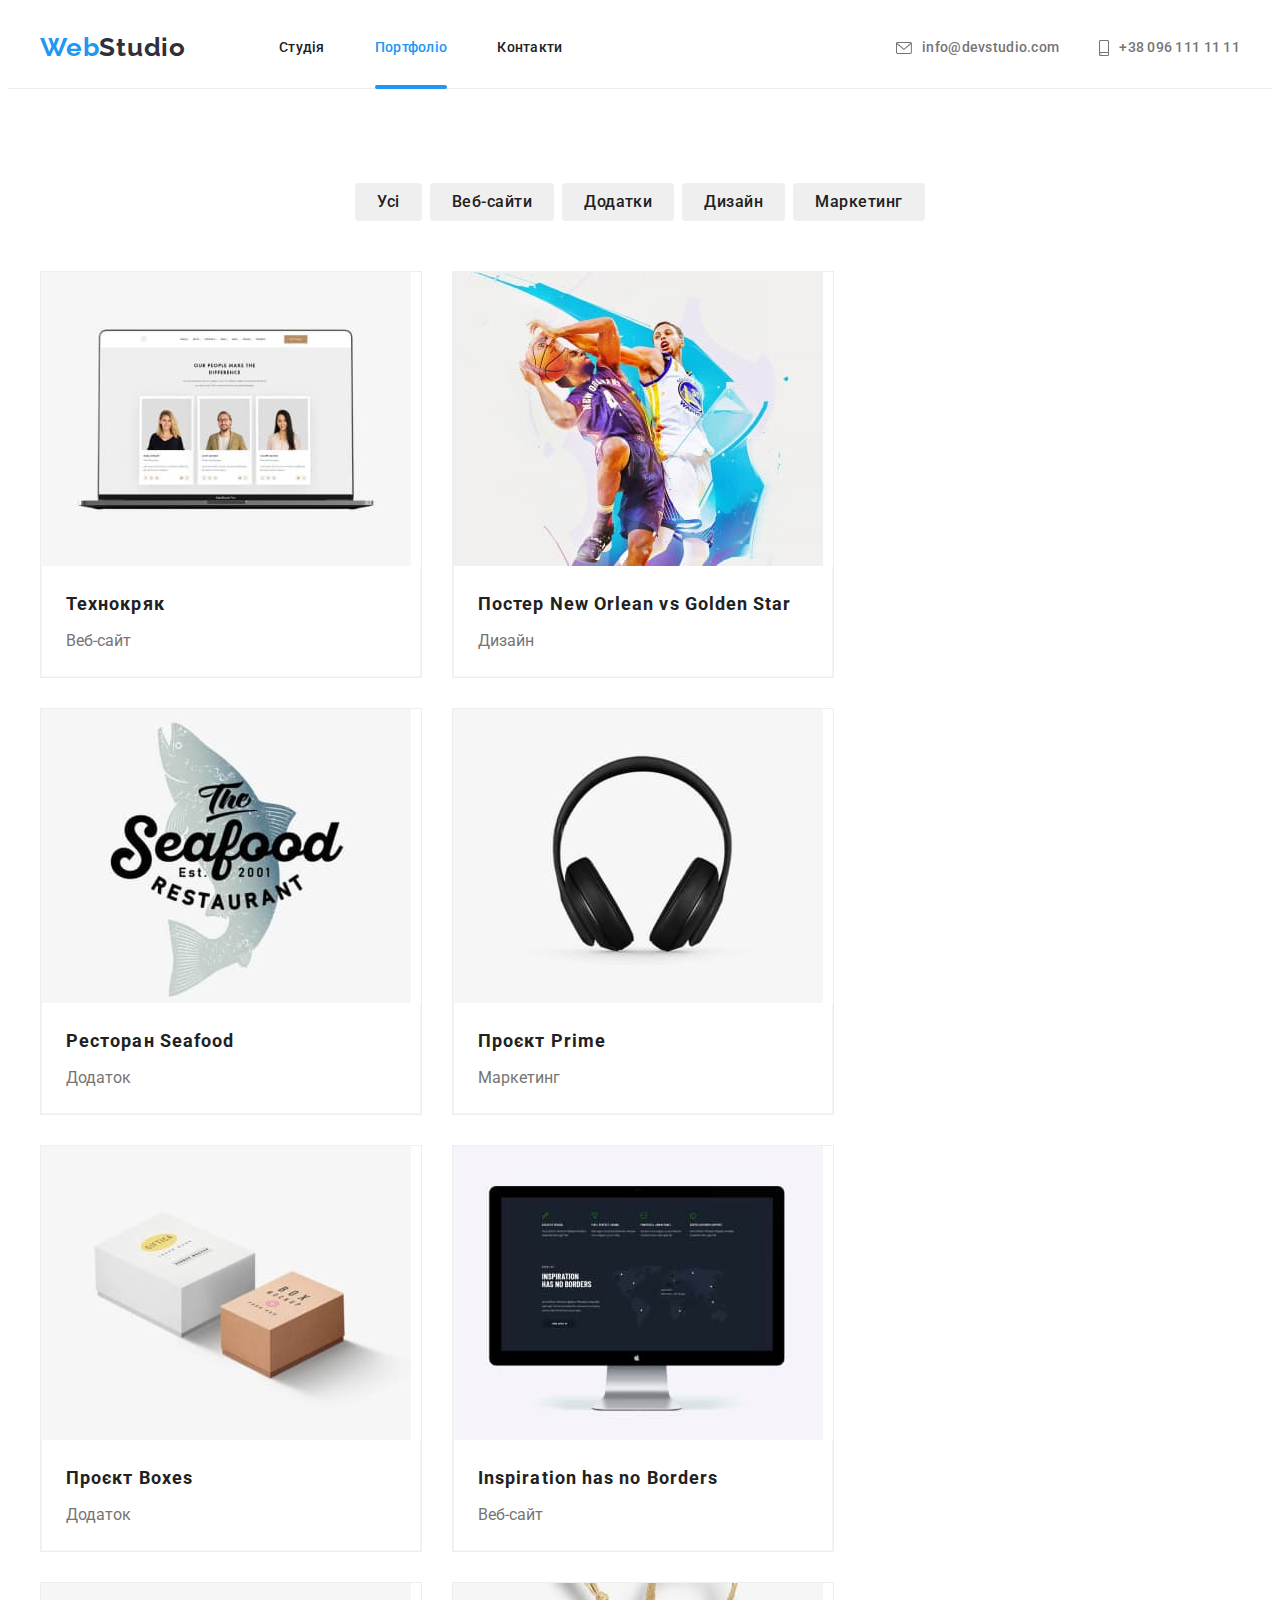
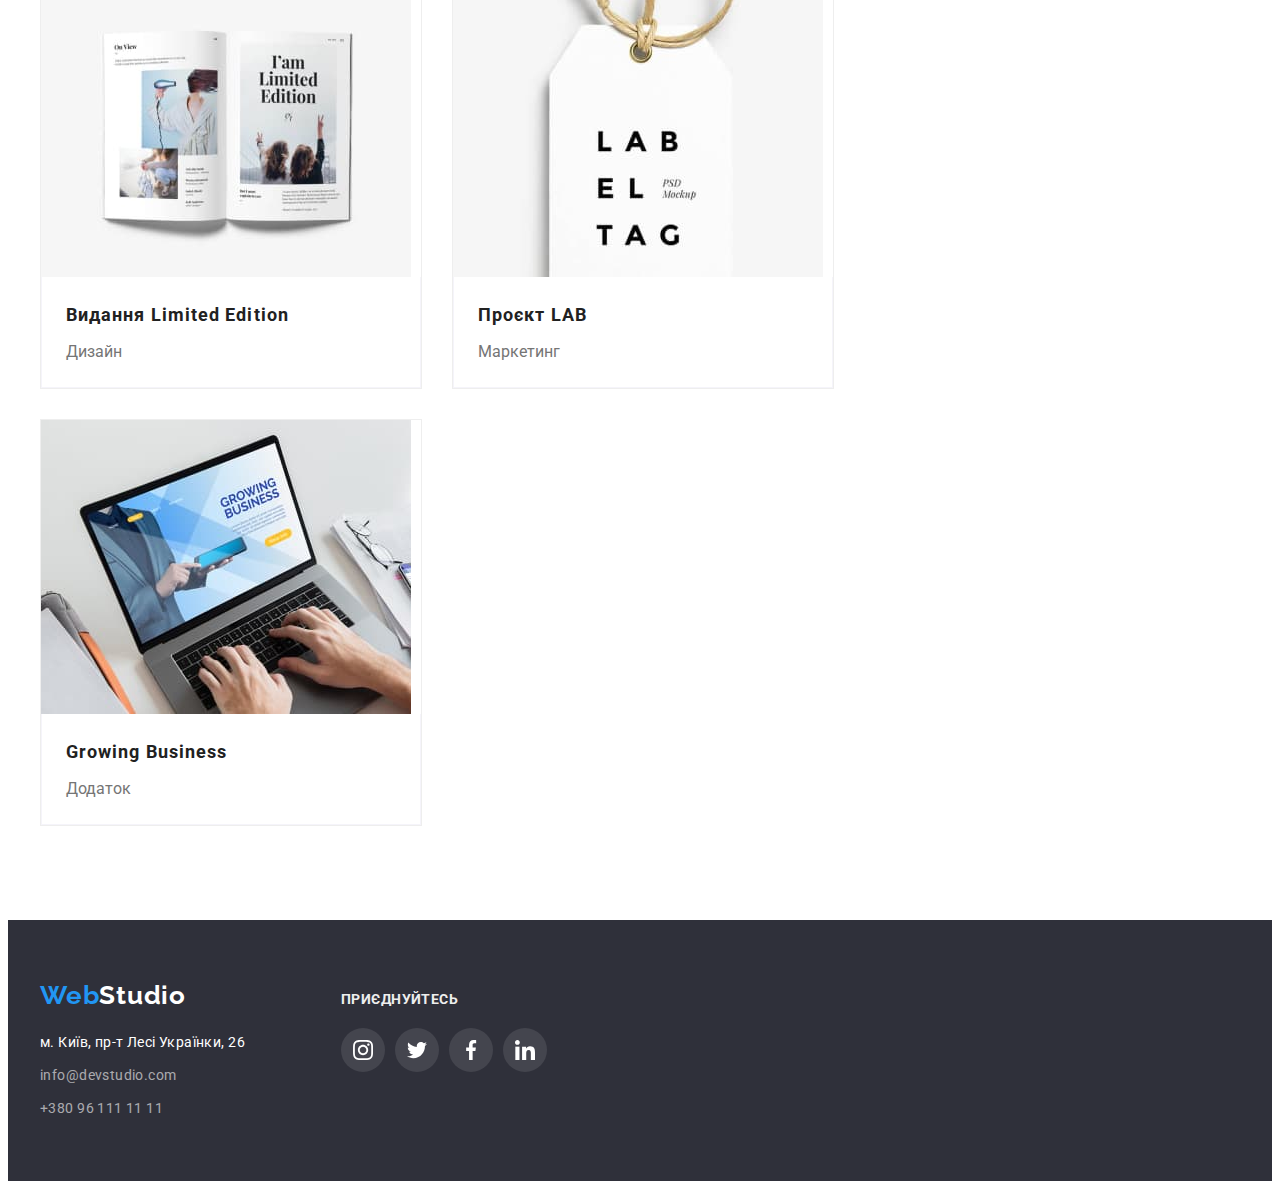
==== portfolio.html @ d12ff5d7 "Add files via upload" ====
<!DOCTYPE html>
<html lang="uk">
<head>
  <meta charset="UTF-8">
  <meta http-equiv="X-UA-Compatible" content="IE=edge">
  <meta name="viewport" content="width=device-width, initial-scale=1.0">
  <title>Document</title>
  <link rel="preconnect" href="https://fonts.googleapis.com">
  <link rel="preconnect" href="https://fonts.gstatic.com" crossorigin>
  <link href="https://fonts.googleapis.com/css2?family=Raleway:wght@700&family=Roboto:wght@400;500;700;900&display=swap" rel="stylesheet">
  <link rel="stylesheet" href="https://cdnjs.cloudflare.com/ajax/libs/modern-normalize/1.1.0/modern-normalize.min.css" integrity="sha512-wpPYUAdjBVSE4KJnH1VR1HeZfpl1ub8YT/NKx4PuQ5NmX2tKuGu6U/JRp5y+Y8XG2tV+wKQpNHVUX03MfMFn9Q==" crossorigin="anonymous" referrerpolicy="no-referrer" />
  <link rel="stylesheet" href="./css/styles.css"/>
</head>
<body>
    <!--HEADER-->
 <header class="header">
  <div class="container">
    <nav class="header-nav">
          <a class="logo-header" href="./index.html">
            <span class="logo">Web</span>Studio
          </a>
        <ul class="link-list">
            <li class="header-items"><a class="link-items list" href="./index.html">Студія</a></li>
            <li class="header-items"><a class="link-items current list" href="./portfolio.html">Портфоліо</a></li>
            <li class="header-items"><a class="link-items list" href="contacts">Контакти</a></li>
        </ul>
        </nav>
        <ul class="contacts">
          <li class="header-contacts">
           <a class="contacts-mail" href="mailto:info@devstudio.com">
            <svg width="16" height="12" class="icon-header">
            <use href="./images/icons.svg#icon-icon_post"></use>
        </svg>info@devstudio.com</a>
          </li>
          <li class="header-contacts">
            <a class="contacts-tel" href="tel:+380961111111">
            <svg width="10" height="16" class="icon-header">
            <use href="./images/icons.svg#icon-smartphone"></use>
        </svg> 
            +38 096 111 11 11</a>
          </li>
      </ul>    
    
      </div>
 </header>
 <main>
<!--HERO-->
<section class="section btn-list">
  <div class="container">
          <h1 class="visually-hidden">Меню сайту</h1>
          <ul class="hero-btns">
            <li><button class="btn-items list" type="button">Усі</button></li>
            <li><button class="btn-items list" type="button">Веб-сайти</button></li>
            <li><button class="btn-items list" type="button">Додатки</button></li>
            <li><button class="btn-items list" type="button">Дизайн</button></li>
            <li><button class="btn-items list" type="button">Маркетинг</button></li>
          </ul>
    <ul class="projects-list">
      <li class="projects-items  list">
        <a class="card-link" href="#">
          <div class="project-overlay">
        <img src="./images/notebook_1.jpg" alt="notebook" width="370">
        <p class="overlay">Ресурс пропонує комплексні пропозиції з
           різним рівнем функціоналу та сервісів. 
           Все це дозволить відвідувачу отримати вичерпні
            відомості про компанію чи приватну особу.</p>
          </div>
        <div class="name-list"><h2 class="project-title">Технокряк</h2>
        <p class="project-text">Веб-сайт</p>
      </div>
    </a>
      </li>
      <li class="projects-items list">
        <a class="card-link" href="#">
          <div class="project-overlay">
        <img src="./images/nba.jpg" alt="nba" width="370">
        <p class="overlay">Ресурс пропонує комплексні пропозиції з
          різним рівнем функціоналу та сервісів. 
          Все це дозволить відвідувачу отримати вичерпні
           відомості про компанію чи приватну особу.</p>
         </div>
       <div class="name-list"> <h2 class="project-title">Постер New Orlean vs Golden Star</h2>
        <p class="project-text">Дизайн</p>
      </div>
    </a>
      </li>
      <li class="projects-items list">
        <a class="card-link" href="#">
          <div class="project-overlay">
        <img src="./images/seafood.jpg" alt="seafood" width="370">
        <p class="overlay">Ресурс пропонує комплексні пропозиції з
          різним рівнем функціоналу та сервісів. 
          Все це дозволить відвідувачу отримати вичерпні
           відомості про компанію чи приватну особу.</p>
         </div>
        <div class="name-list"><h2 class="project-title">Ресторан Seafood</h2>
        <p class="project-text">Додаток</p>
      </div>
    </a>
      </li>
      <li class="projects-items list">
        <a class="card-link" href="#">
          <div class="project-overlay">
        <img src="./images/headphones.jpg" alt="headphones" width="370">
        <p class="overlay">Ресурс пропонує комплексні пропозиції з
          різним рівнем функціоналу та сервісів. 
          Все це дозволить відвідувачу отримати вичерпні
           відомості про компанію чи приватну особу.</p>
         </div>
        <div class="name-list"><h2 class="project-title">Проєкт Prime</h2>
        <p class="project-text">Маркетинг</p>
      </div>
    </a>
      </li>
      <li class="projects-items list">
        <a class="card-link" href="#">
          <div class="project-overlay">
        <img src="./images/box.jpg" alt="box" width="370">
        <p class="overlay">Ресурс пропонує комплексні пропозиції з
          різним рівнем функціоналу та сервісів. 
          Все це дозволить відвідувачу отримати вичерпні
           відомості про компанію чи приватну особу.</p>
         </div>
        <div class="name-list"><h2 class="project-title">Проєкт Boxes</h2>
        <p class="project-text">Додаток</p>
      </div>
    </a>
      </li>
      <li class="projects-items list">
        <a class="card-link" href="#">
          <div class="project-overlay">
        <img src="./images/pc.jpg" alt="pc" width="370">
        <p class="overlay">Ресурс пропонує комплексні пропозиції з
          різним рівнем функціоналу та сервісів. 
          Все це дозволить відвідувачу отримати вичерпні
           відомості про компанію чи приватну особу.</p>
         </div>
        <div class="name-list"><h2 class="project-title">Inspiration has no Borders</h2>
        <p class="project-text">Веб-сайт</p>
      </div>
    </a>
      </li>
      <li class="projects-items list">
        <a class="card-link" href="#">
          <div class="project-overlay">
        <img src="./images/book.jpg" alt="book" width="370">
        <p class="overlay">Ресурс пропонує комплексні пропозиції з
          різним рівнем функціоналу та сервісів. 
          Все це дозволить відвідувачу отримати вичерпні
           відомості про компанію чи приватну особу.</p>
         </div>
        <div class="name-list"><h2 class="project-title">Видання Limited Edition</h2>
        <p class="project-text">Дизайн</p>
      </div>
    </a>
      </li>
      <li class="projects-items list">
        <a class="card-link" href="#">
          <div class="project-overlay">
        <img src="./images/lab.jpg" alt="lab">
        <p class="overlay">Ресурс пропонує комплексні пропозиції з
          різним рівнем функціоналу та сервісів. 
          Все це дозволить відвідувачу отримати вичерпні
           відомості про компанію чи приватну особу.</p>
         </div>
        <div class="name-list"><h2 class="project-title">Проєкт LAB</h2>
        <p class="project-text">Маркетинг</p>
      </div>
    </a>
      </li>
      <li class="projects-items list">
        <a class="card-link" href="#">
          <div class="project-overlay">
        <img src="./images/notebook_2.jpg" alt="notebook_2">
        <p class="overlay">Ресурс пропонує комплексні пропозиції з
          різним рівнем функціоналу та сервісів. 
          Все це дозволить відвідувачу отримати вичерпні
           відомості про компанію чи приватну особу.</p>
         </div>
        <div class="name-list"><h2 class="project-title">Growing Business</h2>
        <p class="project-text">Додаток</p>
      </div>
    </a>
      </li>
    </ul>
  </div>
</section>
<!--футер-->
</main>
<footer class="footer">
  <div class="footer container">
  <div class="adress-raport">
  <a class="logo-link" href="./index.html">
 <span class="logo">Web</span>Studio</a>
<address>     
  <ul class="footer-list list">
      <li class="element"><a class="footer-links-map link" href="https://goo.gl/maps/fhk3UUp2k1UyL6vdA" target="_blank" rel="noreferrer noopener">м. Київ, пр-т Лесі Українки, 26</a></li>
      <li class="element"><a class="footer-links-mail link" href="mailto:info@devstudio.com">info@devstudio.com</a></li>
      <li class= ><a class="footer-links-tel link" href="tel:+380961111111">+380 96 111 11 11</a></li>
  </ul>
</address>
</div>
<div class="join-raport">
<span class="title-footer">приєднуйтесь</span>
<ul class="footer-soc-list list">  
<li class="footer-soc-items"><a href="#" class="footer-soc-link link">
  <svg width="20" height="20" class="footer-soc-icons">
    <use href="./images/icons.svg#icon-instagram-2"></use>
</svg> 
</a>
</li>
<li class="footer-soc-items"><a href="#" class="footer-soc-link link">
  <svg width="20" height="20" class="footer-soc-icons">
    <use href="./images/icons.svg#icon-twitter"></use>
</svg> 
</a>
</li>
<li class="footer-soc-items"><a href="#" class="footer-soc-link link">
  <svg width="20" height="20" class="footer-soc-icons">
    <use href="./images/icons.svg#icon-facebook-1"></use>
</svg> 
</a>
</li>
<li class="footer-soc-items"><a href="#" class="footer-soc-link link">
  <svg width="20" height="20" class="footer-soc-icons">
    <use href="./images/icons.svg#icon-linkedin-1"></use>
</svg> 
</a>
</li>
</ul>
</div>
</div>
</footer>
  </body>
</html>
---- css/styles.css ----
:root{
   --main-color:#ffffff;
   --primary-color:#757575;
   --second-color: #2F303A;
   --accent-color: #2196F3;
   --paragraph-color: #212121;
   --gray-background:#F5F4FA;
   --background-blue:#1886F3;
    --icon-soc-color:#AFB1B8;
    --animation: color 250ms cubic-bezier(0.4, 0, 0.2, 1);
    }

a{
    text-decoration: none;
}

ul{  padding-left: 0;
     margin: 0;
     list-style-type:none;
}

body{
    font-family: 'Roboto' , sans-serif;
    color: var(--paragraph-color);
    background-color: var(--main-color);
    font-size: 14px;
}

.visually-hidden {
    position: absolute;
    width: 1px;
    height: 1px;
    margin: -1px;
    border: 0;
    padding: 0;
    white-space: nowrap;
    clip-path: inset(100%);
    clip: rect(0 0 0 0);
    overflow: hidden;
  }

  /*reset*/

  h1,
  h2,
  h3,
  h4,
  h5,
  h6,
  p{
    margin: 0;
  }

  img{
    display: block;
    max-width: 100%;
    height: auto;
  }

  button{
    cursor: pointer;
  }

  a{
    text-decoration: none;
  }

ul{  padding-left: 0;
     margin: 0;
     list-style-type:none;
}

/* components*/

.container{
    width: 1200px;
    padding: 0 15px;
    margin: 0 auto;
}

/*------HEADER------*/

header {
    border-bottom: 1px solid #ECECEC;
    
}

.header-nav{
    display: flex;
    align-items: center;
    margin-right: auto;
}
.header .container{
    display: flex;
}
.link-list{
    display: flex;
    align-items: center;
    gap: 50px;
    
}

.header-items{
    display: block;
    
}

.contacts{
    display: flex;
    align-items: center;
    gap: 40px;
}

.header-contacts{
    align-items: center;
    justify-content: center;
}
.icon-header{
    margin-right: 10px;
    fill: currentColor;
}


.logo-header {
    margin-right: 93px;
    padding: 24px 0 25px;
    font-family: 'Raleway' , sans-serif;
    color:var(--accent-color);
    font-weight: 700;
    font-size: 26px;
    line-height: 1.19;
    letter-spacing: 0.03em;
    color: var(--second-color);
}



.link-list .header-items .current{
    position: relative;
    color: var(--accent-color);
    
}

.link-list .link-items{
    position: relative;
    display: block; 
    font-weight: 500;
    line-height: 1.14;
    letter-spacing: 0.02em;
    color: var(--paragraph-color);
    text-decoration: none;
    transition: var(--animation);
}

.link-list .link-items:hover,
.link-list .link-items:focus{
   color: var(--accent-color);
}

.link-items{
    padding: 32px 0 32px 0;
}


.link-list  .link-items.current::after{
    display: block;
    content: '';
    position: absolute;
    width: 100%;
    height: 4px;
    bottom: -1px;
    left: 0;
    background-color: var(--accent-color);
    border-radius: 2px;
    
}

.link-list  .link-items:hover::after,
.link-list  .link-items:focus::after{
    content: '';
    position: absolute;
    width: 100%;
    height: 4px;
    bottom: 0;
    left: 0;
    background-color: var(--accent-color);
    border-radius: 2px;
    
}

.contacts-mail{
    display: flex;
    align-items: center;
    font-weight: 500;
    line-height: 1.14;
    letter-spacing: 0.02em;
    color: var(--primary-color);
    transition: var(--animation);
}

.contacts-tel{ 
    display: flex;
    align-items: center;
    font-weight: 500;
    line-height: 1.14;
    letter-spacing: 0.02em;
    color: var(--primary-color);
    transition: var(--animation);
}

.contacts .contacts-mail:hover ,
.contacts .contacts-mail:active{
    color: var(--accent-color);
}

.contacts .contacts-tel:hover ,
.contacts .contacts-tel:active{
    color: var(--accent-color);
}

/*-----------HERO---------*/

.section {
    padding: 94px 0 94px 0 ;
 }

.link-items::after{
    content: '';
    height: 2px;
    width: 20px;
    background-color: var(--accent-color);
    border-radius: 4px;
}

.hero{
    padding: 200px 0 200px;
    text-align: center;
    background-image: linear-gradient(rgba(47, 48, 58, 0.4), rgba(47, 48, 58, 0.4)), url(../images/back_header.jpg);
    background-color: var(--second-color);
    background-color: #2F303A;
    background-position: center;
    background-size: cover;
    background-repeat: no-repeat;
    max-width: 1600px;
    margin:  0 auto;

}

.hero-title{
    margin-bottom: 30px;
    max-width: 700px;
    margin-left: auto;
    margin-right: auto;
    font-weight: 900;
    font-size: 44px;
    line-height: 1.36;
    letter-spacing: 0.06em;
    text-transform: uppercase;
    color:var(--main-color);
}

.hero-btn{
    min-width: 200px;
    height: 50px;
    padding: 10px 24px;
    border: 0;
    display: inline-block;
    color: var(--main-color);
    background-color: var(--accent-color);
    cursor: pointer;
    box-shadow: 0px 4px 4px rgba(0, 0, 0, 0.15);
    border-radius: 4px;
    font-family: inherit;
    transition: background-color 250ms cubic-bezier(0.4, 0, 0.2, 1);
}

.hero-btn:hover,
.hero-btn:focus{
    background-color:var(--background-blue)
}

.edge{
    padding-bottom: 0;
}

.edge-title{
    font-size: 14px;
    line-height: 1.14;
    text-transform: uppercase;
    color:var(--paragraph-color);
    margin-bottom: 10px;
 }   

 .icon-box{
    display: flex;
    justify-content: center;
    align-items: center;
    width: 100%;
    height: 120px;
    background-color: var(--gray-background);
    border-radius: 4px;
    margin-right: 30px;
    margin-bottom: 30px;
    
 }

 .icon-items{
    background-color: var(--gray-background);
    
 }
 .edge-elem{
    width: 270px;
    
 }

 .edge-list{
    display: flex;
    margin-left: auto;
    margin-right: auto;
    justify-content: center;
    gap: 30px;
 }

.meaning{
    gap: 30px;
    font-weight: 400;
    font-size: 14px;
    line-height: 1.7;
    color: var(--primary-color);
}

.section-title{
    margin-bottom: 50px;
    font-size: 36px;
    line-height: 1.16;
    text-align: center;
    color: var(--paragraph-color);
}
 
.overlay-affairs{
    
    position: relative;

}

.overlay-text{
    position: absolute;
    background: rgba(47, 48, 58, 0.8);
    bottom: 0;
    width: 100%;
    height: 70px;
    text-align: center;
    padding: 27px 27px 0;
    font-family: 'Roboto';
    font-style: normal;
    font-weight: 700;
    font-size: 14px;
    line-height: 1.14;
    letter-spacing: 0.03em;
    text-transform: uppercase;
    color: var(--main-color);
}

.affairs-list{
    display: flex;
    gap: 30px;
    
}
.photo-items{
    border-top-left-radius:2% ;
    border-top-right-radius:2%;
}
.conteiner-team{
    background: var(--main-color);
    filter: drop-shadow( 0px 1px 1px gray);
    border-radius: 4px;
}

.team-soc-list{
    display: flex;
    justify-content: center;
    align-items: center;
}

.team-soc-items {
   width: 44px;
    height: 44px; 
    
}

.team-soc-items:not(:last-child){
    margin-right: 10px;
    
}

.team-soc-link{
    display: flex;
    align-items: center;
    justify-content: center;  
    border-radius: 50%;
    justify-content: center;
    width: 100%;
    height: 100%;  
    fill: var(--icon-soc-color);
    transition: background-color 250ms cubic-bezier(0.4, 0, 0.2, 1) , fill 250ms cubic-bezier(0.4, 0, 0.2, 1);
}

 .team-soc-link:hover,
 .team-soc-link:focus{
   fill: var(--main-color); 
   background: var(--accent-color);
}

.name{
    padding: 30px 0 30px;
}
.team{
    background-color: var(--gray-background);
}

.team-list{
    display: flex;
    gap: 30px;
    
}

.team-name{
    margin-bottom: 10px;
    font-weight: 500;
    font-size: 16px;
    line-height: 1.18;
    text-align: center;
    color: var(--paragraph-color);
}

.team-position{   
    margin-bottom: 16px;
    font-size: 16px;
    line-height: 1.18;
    text-align: center;
    color: var(--primary-color);
}

.hero-btns{
    margin-bottom: 50px;
    display: flex;
    gap: 8px;
    align-items: center;
    border-radius: 4px;
    justify-content: center;
    
}

.btn-items{
    padding: 6px 22px;
    border:  solid #EEEEEE;
    border-radius: 4px ;
    cursor: pointer;
    font-family: inherit;
    font-style: normal;
    font-weight: 500;
    font-size: 16px;
    line-height: 1.62;
    text-align: center;
    letter-spacing: 0.03em;
    color:var(--paragraph-color);
    border: none;
    transition: background-color 250ms cubic-bezier(0.4, 0, 0.2, 1) , color 250ms cubic-bezier(0.4, 0, 0.2, 1) , box-shadow 250ms cubic-bezier(0.4, 0, 0.2, 1);
}

.btn-list .btn-items:hover,
.btn-list .btn-items:focus{
    color: var(--main-color);
    background-color: var(--accent-color);
    box-shadow: 0px 3px 1px rgba(0, 0, 0, 0.1),
    0px 1px 2px rgba(0, 0, 0, 0.08),
    0px 2px 2px rgba(0, 0, 0, 0.12);

}

.projects-list{
    display: flex;
    flex-wrap: wrap;
    gap:30px;
}

.project-overlay{
    overflow: hidden;
    position: relative;
}

.overlay{
    position: absolute;
    overflow: hidden;
    top: 0;
    left: 0;
    width: 100%;
    height: 100%;
    transform: translatey(100%);
    transition: transform 250ms ease;
    background-color:rgba(33, 150, 243, 0.9);
    padding: 63px 24px;
    font-family: 'Roboto';
    font-style: normal;
    font-weight: 400;
    font-size: 18px;
    line-height: 1.56; 
    letter-spacing: 0.03em;
    color: var(--main-color);
    
  
}

.card-link:hover .overlay{
    transform: translatey(0);
    
}

.card-link{
    display: block;
    transition: box-shadow 250ms cubic-bezier(0.4, 0, 0.2, 1);
}

.card-link:hover,
.card-link:focus{
    box-shadow: 0px 1px 1px rgba(0, 0, 0, 0.12), 
    0px 4px 4px rgba(0, 0, 0, 0.06), 
    1px 4px 6px rgba(0, 0, 0, 0.16);
}

.projects-items {
    width: calc((100% - 60px) / 3);
    border: 1px solid #EEEEEE;
   
    
}



.project-title{
    color: var(--paragraph-color);
    font-size: 18px;
    line-height: 2;
    letter-spacing: 0.06em;
    margin-bottom: 4px;
}

.project-text{
    font-size: 16px;
    line-height: 1.88;
    color: var(--primary-color);
}

.name-list{
    padding: 20px 24px 20px ;
    border-bottom: 1px solid var(--gray-background);
    border-right:1px solid var(--gray-background);
    border-left: 1px solid var(--gray-background);
   
}

.icon-box-clients {   
    width: 170px;
    height: 92px;
} 

.icon-box-clients:not(:last-child){
margin-right: 30px;
}


.clients-link{
    display: flex;
    justify-content:center;
    align-items:center;
    margin-top: 0;
    border-radius: 4px;
    margin-right: 30px;
    background-color:var(--main-color);
    width: 100%;
    height: 100%;
    border: 1px solid #AFB1B8 ;
    cursor: pointer;
    fill: #afb1b8;  
    transition: fill 250ms cubic-bezier(0.4, 0, 0.2, 1) , border-color 250ms cubic-bezier(0.4, 0, 0.2, 1);
}

.clients-link:hover,
.clients-link:focus{   
   fill: var(--accent-color);
    border-color: var(--accent-color);
}

 .icon-items{
    background-color: transparent;   
}

   .clients-list{        
    display: flex;
    justify-content: center;
    align-items: center;
    margin-top: 0;
 } 


/*-------FOOTER------*/

.footer{
    background-color:var(--second-color);
    padding: 60px 0 60px;
}

.logo-link{
    display: inline-block;
    margin-bottom: 20px;
    font-family: 'Raleway' ,sans-serif;
    font-style: normal;
    font-weight: 700;
    font-size: 26px;
    line-height: 1.19;
    letter-spacing: 0.03em;
    color:var(--main-color);
}



.footer-list:not(:nth-child(2)){
    margin:0;
}

.element{
    margin-bottom: 9px;
}

.footer-links-map{
    font-family: inherit;
    font-style: normal;
    font-weight: 400;
    font-size: 14px;
    line-height: 1.71;
    letter-spacing: 0.03em;
    color: var(--main-color);
}

.footer-links-mail{
    font-family: inherit;
    font-style: normal;
    font-weight: 400;
    font-size: 14px;
    line-height: 1.71;
    letter-spacing: 0.03em;
    color: rgba(255, 255, 255, 0.6);
    transition: var(--animation);
}

.footer-links-tel{
    font-family: inherit;
    font-style: normal;
    font-weight: 400;
    font-size: 14px;
    line-height: 1.71;
    letter-spacing: 0.03em;
    color: rgba(255, 255, 255, 0.6);
    transition: var(--animation);
}

.logo{

    font-weight: 700;
    font-size: 26px;
    line-height: 1.19;
    letter-spacing: 0.03em;
    color: var(--accent-color);
}

.footer-list .footer-links-mail:hover,
.footer-list .footer-links-mail:focus{
color: var(--accent-color);
}

.footer-list .footer-links-tel:hover,
.footer-list .footer-links-tel:focus{
color: var(--accent-color);
}

.footer-soc-list{
    display: flex;
    justify-content: center;
    align-items: center;
}
 

.title-footer{ 
    margin-top: 0;
    font-weight: 700;
    font-size: 14px;
    line-height: 1.14;
    letter-spacing: 0.03em;
    text-transform: uppercase;
    color: #EEEEEE;
    display: block;
    margin-bottom: 20px;
}

.footer-soc-items{ 
    width: 44px;
    height: 44px; 
    border-radius: 50%;
    fill: var(--main-color);

}

.footer-soc-items:not(:last-child){
    margin-right: 10px;
}

.footer-soc-icons{
    fill: var(--main-color);
}

.footer-soc-link{
    display: flex;
    justify-content: center;
    align-items: center;
    width: 100%;
    height: 100%;
    color:var(--main-color);
    border-radius: 50%;
    background-color: rgba(255, 255, 255, 0.1);
    transition: background-color 250ms cubic-bezier(0.4, 0, 0.2, 1) ;
}


.footer-soc-link:hover,
.footer-soc-link:focus{
    background-color: var(--accent-color);
    
}
 .footer .container{
    display: flex;
    align-items: baseline;
    padding: 0 15px;
 }

.adress-raport{
    min-width: 231px;
}

 .join-raport{
    
    margin-left: 70px;
 }


 .backdrop{
    position: fixed;
    top: 0;
    width: 100%;
    height: 100%;
    background-color:  rgba(0, 0, 0, 0.2);
    transition: opacity 300ms linear , visibility 300ms linear ;
 }

 .modal{
    position: absolute;
    top: 50%;
    left: 50%;
    transform: translate(-50%, -50%) scale(1);
    width: 528px;
    min-height: 581px;
    background-color: var(--main-color);
    border-radius: 4px;
    transition: transform 250ms linear ;
}

.backdrop.is-hidden .modal{
    transform: translate(-50%, -50%) scale(0);
}

.modal-close{
    position: absolute;
    top: 8px;
    right: 8px;
    background-color: transparent;
    display: flex;
    align-items: center;
    justify-content: center; 
    border-radius: 50%; 
    border: 1px solid rgba(0, 0, 0, 0.1);
    padding: 6px 6px;
}

.is-hidden{
    opacity: 0;
    visibility: hidden;
    pointer-events: none;
}
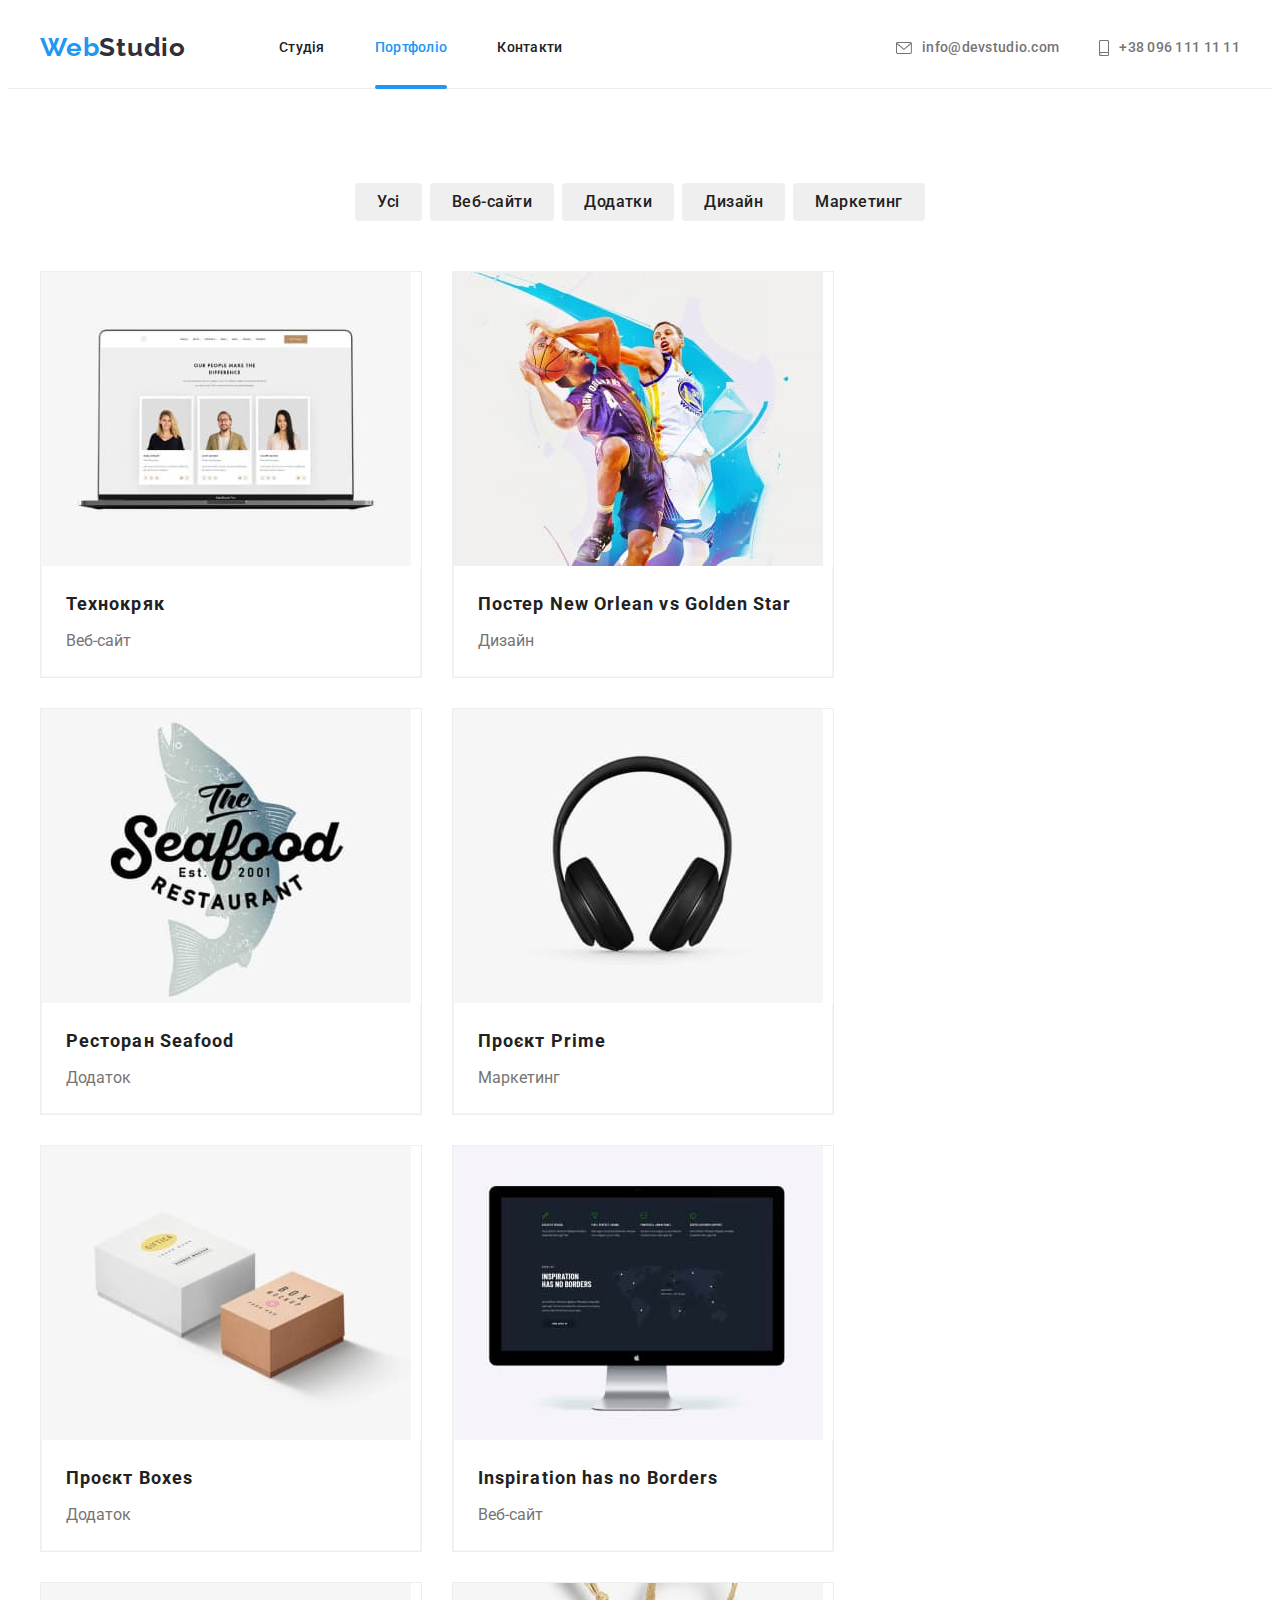
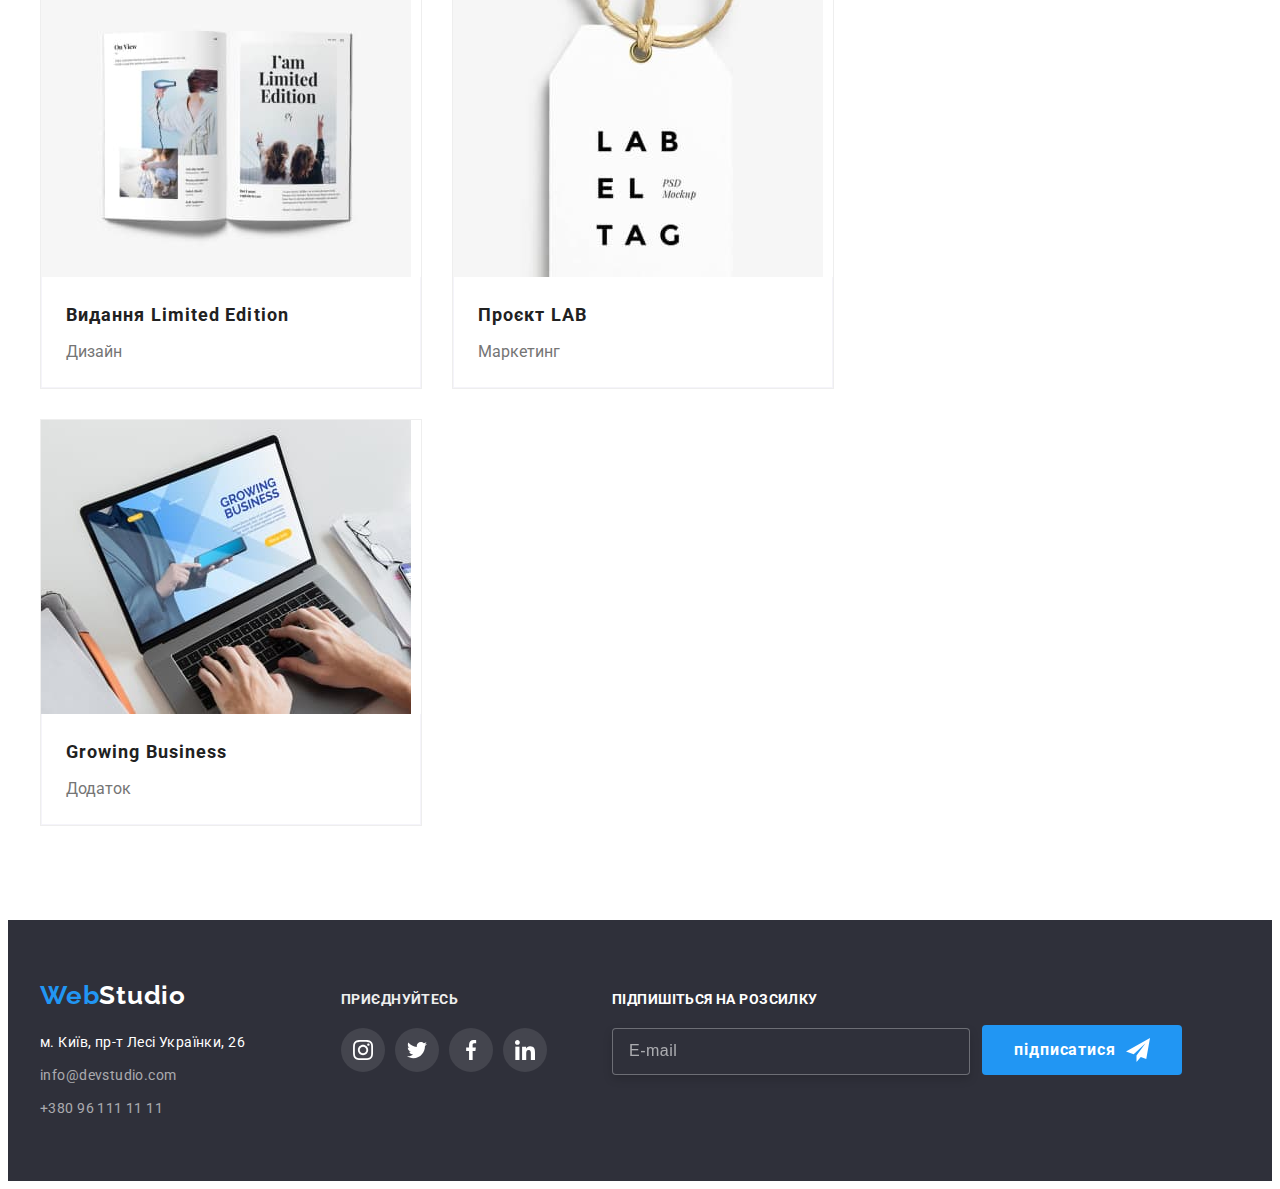
==== commit d373ed96: "hw6" ====
--- a/portfolio.html
+++ b/portfolio.html
@@ -4,7 +4,7 @@
   <meta charset="UTF-8">
   <meta http-equiv="X-UA-Compatible" content="IE=edge">
   <meta name="viewport" content="width=device-width, initial-scale=1.0">
-  <title>Document</title>
+  <title>Web studio</title>
   <link rel="preconnect" href="https://fonts.googleapis.com">
   <link rel="preconnect" href="https://fonts.gstatic.com" crossorigin>
   <link href="https://fonts.googleapis.com/css2?family=Raleway:wght@700&family=Roboto:wght@400;500;700;900&display=swap" rel="stylesheet">
@@ -188,7 +188,7 @@
 <!--футер-->
 </main>
 <footer class="footer">
-  <div class="footer container">
+  <div class=" container">
   <div class="adress-raport">
   <a class="logo-link" href="./index.html">
  <span class="logo">Web</span>Studio</a>
@@ -230,6 +230,20 @@
 </ul>
 </div>
 </div>
+<div class="form-box">
+  <form class="form "> 
+  <div class="form-field">
+    <label for="mail">ПІДПИШІТЬСЯ НА РОЗСИЛКУ</label>
+    <input type="email" name="mail" id="mail" placeholder="E-mail">
+    </div>
+    <button class="submit-button" type="submit">
+      <span class="submit-btn-text"> підписатися</span>
+  <svg width="24" height="24" class="footer-send-icons">
+    <use href="./images/icons.svg#icon_send_footer"></use>
+  </svg>
+    </button>
+  </form>
+  </div>
 </footer>
   </body>
 </html>--- a/css/styles.css
+++ b/css/styles.css
@@ -608,6 +608,7 @@
 .footer{
     background-color:var(--second-color);
     padding: 60px 0 60px;
+    position: relative;
 }
 
 .logo-link{
@@ -747,9 +748,105 @@
 }
 
  .join-raport{
-    
     margin-left: 70px;
  }
+
+.form-box{
+    display: flex;
+    position: absolute;
+    top: 72px;
+    right: 90px;
+ }
+
+ .form {
+    display: flex;
+    width: 570px;
+    align-items: flex-end;
+}
+ 
+.form-field {
+    display: flex;
+    flex-direction: column;
+    width: 358px;
+    background-color: var(--hero-bg-color);
+    color: rgba(255, 255, 255, 0.3);
+    
+}
+
+
+.form-field input:focus-within{
+    border-color:  rgba(33, 150, 243, 0.3);
+    outline: none;
+}
+
+.form-field label{
+    margin-bottom: 20px;
+    font-weight: 700;
+    font-size: 14px;
+    line-height: 1.14;
+    letter-spacing: 0.03em;
+    text-transform: uppercase;
+    color: var(--main-color);
+    }
+
+.form-field input{
+    padding-top: 15px;
+    padding-bottom: 15px;
+    padding-left: 16px;
+    padding-right: 0;
+    background-color: var(--second-color);
+    border: 1px solid rgba(255, 255, 255, 0.3);
+    filter: drop-shadow(0px 4px 4px rgba(0, 0, 0, 0.15));
+    border-radius: 4px;
+    color: var(--head-title-color); 
+    transition: border-color 250ms cubic-bezier(0.4, 0, 0.2, 1);    
+}
+
+.form-field input::placeholder{
+    font-weight: 400;
+    font-size: 16px;
+    line-height: 1.25;
+    letter-spacing: 0.03em;
+    color: rgba(255, 255, 255, 0.6);
+    }
+
+.submit-button{
+    display: flex;
+    margin-left: 12px;
+    align-items: center;
+    justify-content: center;
+    width: 200px;
+    height: 50px;
+    padding-top: 10px;
+    padding-bottom: 10px;
+    background-color: var(--accent-color);
+    border-radius: 4px;
+    border: none;
+    cursor: pointer;
+    transition: background-color 250ms cubic-bezier(0.4, 0, 0.2, 1), box-shadow 250ms cubic-bezier(0.4, 0, 0.2, 1);
+    
+}
+
+.submit-button:hover,
+.submit-button:focus{
+    background-color: var(--background-blue);
+    box-shadow: 0px 4px 4px rgba(0, 0, 0, 0.15);
+    }
+
+.submit-btn-text {
+    color:var(--main-color);
+    font-family: 'Roboto';
+    font-weight: 700;
+    font-size: 16px;
+    line-height: 1.88;
+    letter-spacing: 0.06em;
+}
+
+.footer-send-icons {    
+    margin-left: 10px;
+    fill: var(--main-color);
+    }
+
 
 
  .backdrop{
@@ -771,6 +868,7 @@
     background-color: var(--main-color);
     border-radius: 4px;
     transition: transform 250ms linear ;
+    padding: 40px;
 }
 
 .backdrop.is-hidden .modal{
@@ -788,10 +886,215 @@
     border-radius: 50%; 
     border: 1px solid rgba(0, 0, 0, 0.1);
     padding: 6px 6px;
+    fill: #000000;
+    transition: fill 250ms cubic-bezier(0.4, 0, 0.2, 1);
+}
+
+.modal-close:hover,
+.modal-close:focus{
+    fill: var(--accent-color);
 }
 
 .is-hidden{
     opacity: 0;
     visibility: hidden;
     pointer-events: none;
+}
+
+.modal-heading{
+    display: block;
+    text-align: center;
+    margin-bottom: 30px;
+    font-weight: 700;
+    font-size: 20px;
+    line-height: 1.15px;
+    letter-spacing: 0.03em;
+    color: var(--paragraph-color);
+
+}
+
+.form-modal{
+    display: flex;
+    flex-direction: column;
+}
+
+.modal-input{
+    width: 448px;
+    height: 40px;
+    margin: 0;
+    padding-left: 42px;
+    border: 1px solid rgba(33, 33, 33, 0.2);
+    border-radius: 4px;
+    transition: border 250ms cubic-bezier(0.4, 0, 0.2, 1);
+    
+}
+
+.modal-input:focus-within{
+    border: 1px solid var(--accent-color);
+    outline: none;
+}
+.icon-input{
+    position: absolute;
+    bottom: 11px;
+    left: 12px;
+    transition: box-shadow 250ms cubic-bezier(0.4, 0, 0.2, 1);
+    
+}
+
+.modal-input:focus-within ~ .icon-input{
+    fill: var(--accent-color);
+}
+
+.form-field-modal{
+    display: flex;
+    flex-direction: column;
+    position: relative;
+    width: 448px;
+    margin-bottom: 10px;
+
+}
+
+.form-label{
+    margin-bottom: 4px;
+    font-size: 12px;
+    line-height: 1.17;
+    letter-spacing: 0.01em;
+    color:var(--primary-color);
+    resize: none;
+}
+
+.form-field-textarea{
+    display: flex;
+    flex-direction: column;
+    width: 448px;
+    height: 138px;
+    margin-bottom: 20px;
+}
+
+.form-textarea{
+    width: 448px;
+    height: 120px;
+    margin: 0;
+    padding: 12px 16px;
+    border: 1px solid rgba(33, 33, 33, 0.2);
+    border-radius: 4px;
+    resize: none;
+    transition: border 250ms cubic-bezier(0.4, 0, 0.2, 1);
+}
+
+.form-textarea:focus-within{
+    border: 1px solid var(--accent-color);
+    outline: none;
+}
+
+.form-textarea::placeholder{
+    font-weight: 400;
+    font-size: 12px;
+    line-height: 1.17;
+    letter-spacing: 0.01em;
+    color: rgba(117, 117, 117, 0.5);
+    }
+
+.form-field-checkbox{
+    display: flex;
+    width: 100%; 
+    margin-bottom: 30px;
+ }
+ 
+ .checkbox-label{
+    display: flex;
+    align-items: center;
+    margin: 0 auto;
+    }
+
+.checkbox-input{
+    width: 0;
+    height: 0;
+    opacity: 0;
+    z-index: -1;
+}
+
+.chekbox-custom{
+    position: relative;
+    width: 16px;
+    height: 15px;
+    border: 2px solid ;
+    border-radius: 2px;
+    background-color: var(--main-color);
+    vertical-align: sub;
+}
+
+.chekbox-custom::before{
+    content: '';
+    display: inline-block;
+    width: 18px;
+    height: 18px;
+    background-image: url(../images/icon_check.svg);
+    background-repeat: no-repeat;
+    background-size: contain;
+    position: absolute;
+    left: 50%;
+    top: 50%;
+    transform: translate(-50%, -50%) scale(0);
+    transition: 0.1s ease-in;
+}
+
+.checkbox-input:checked + .chekbox-custom::before{
+    transform: translate(-50%, -50%) scale(1);
+}
+
+
+.span-text{
+    
+    font-weight: 400;
+    font-size: 14px;
+    line-height: 1.71;
+    letter-spacing: 0.03em;
+    color: var(--primary-color);
+    padding-right: 5px;
+    padding-left: 7px;
+ }
+
+ 
+
+ 
+
+
+.checkbox-link{
+
+    display: inline-block;
+    color: var(--accent-color);
+    padding: 0;
+    margin: 0;
+    text-decoration:underline;
+}
+
+.submit-btn-modal{
+    display: flex;
+    align-items: center;
+    justify-content: center;
+    width: 200px;
+    height: 50px;
+    padding: 10px 52px 10px 52px;
+    margin-left: auto;
+    margin-right: auto;
+    background-color: var(--accent-color);
+    box-shadow: 0px 4px 4px rgba(0, 0, 0, 0.15);
+    border-radius: 4px;
+    border: none;
+    cursor: pointer;
+    transition: background-color 250ms cubic-bezier(0.4, 0, 0.2, 1);
+}
+
+.btn-modal-text{
+    color:var(--main-color);
+    font-weight: 700;
+    font-size: 16px;
+    line-height: 1.88;
+    letter-spacing: 0.06em;
+}
+
+.submit-btn-modal:hover,
+.submit-btn-modal:focus{
+     background-color:var(--background-blue);
 }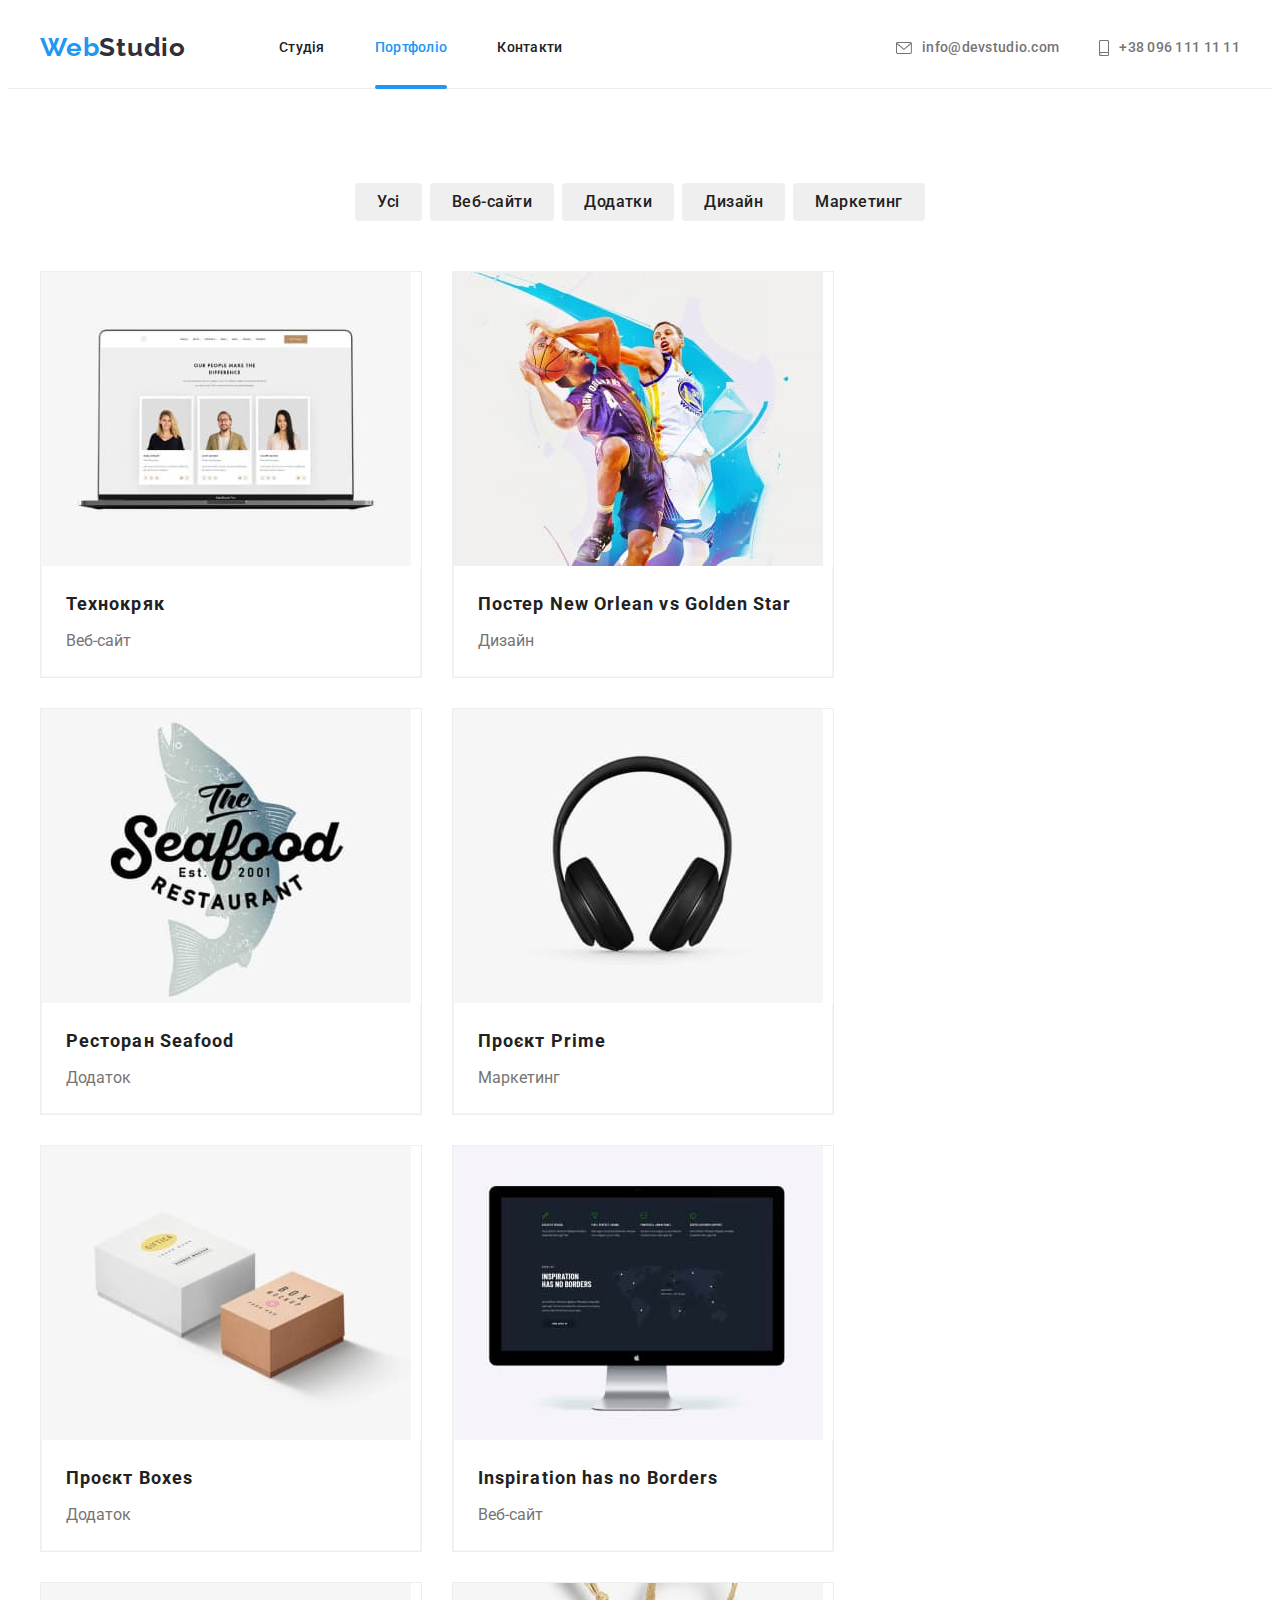
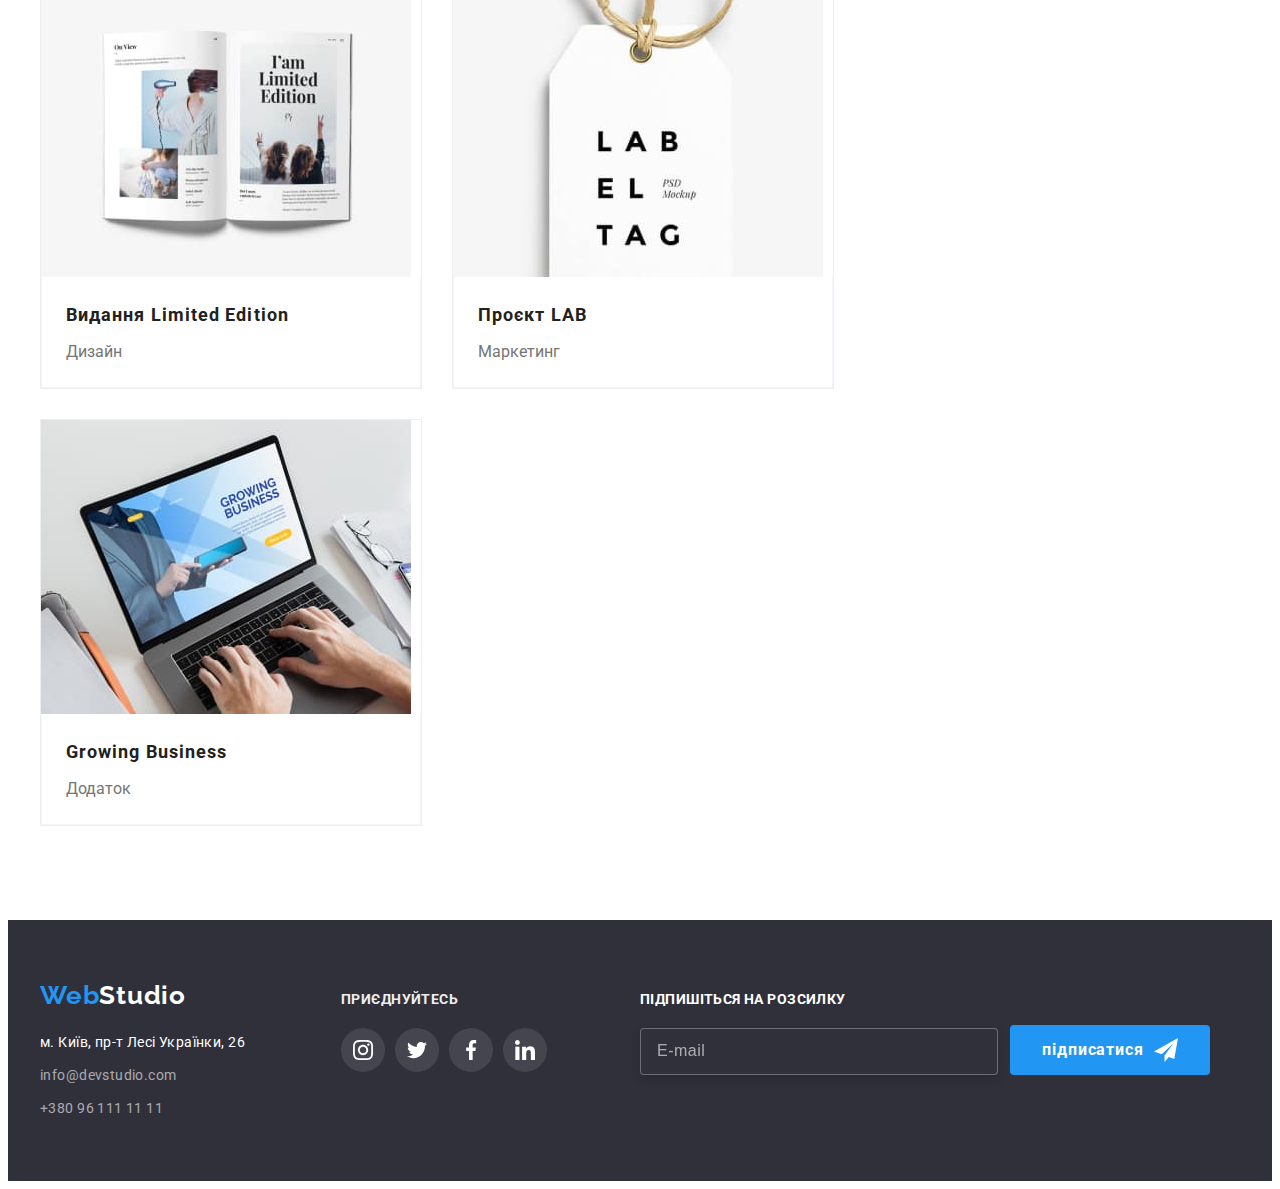
==== commit 2214dee0: "hm 6" ====
--- a/portfolio.html
+++ b/portfolio.html
@@ -229,12 +229,11 @@
 </li>
 </ul>
 </div>
-</div>
 <div class="form-box">
   <form class="form "> 
   <div class="form-field">
     <label for="mail">ПІДПИШІТЬСЯ НА РОЗСИЛКУ</label>
-    <input type="email" name="mail" id="mail" placeholder="E-mail">
+    <input class="footer-input" type="email" name="mail" id="mail" placeholder="E-mail">
     </div>
     <button class="submit-button" type="submit">
       <span class="submit-btn-text"> підписатися</span>
@@ -244,6 +243,8 @@
     </button>
   </form>
   </div>
+</div>
+
 </footer>
   </body>
 </html>--- a/css/styles.css
+++ b/css/styles.css
@@ -608,7 +608,7 @@
 .footer{
     background-color:var(--second-color);
     padding: 60px 0 60px;
-    position: relative;
+    
 }
 
 .logo-link{
@@ -740,7 +740,7 @@
  .footer .container{
     display: flex;
     align-items: baseline;
-    padding: 0 15px;
+    
  }
 
 .adress-raport{
@@ -753,9 +753,7 @@
 
 .form-box{
     display: flex;
-    position: absolute;
-    top: 72px;
-    right: 90px;
+    margin-left: 93px;
  }
 
  .form {
@@ -770,9 +768,12 @@
     width: 358px;
     background-color: var(--hero-bg-color);
     color: rgba(255, 255, 255, 0.3);
-    
-}
-
+}
+ .footer-input:hover,
+ .footer-input:focus{
+    border-color: rgba(33, 150, 255, 0.3);
+    
+ }
 
 .form-field input:focus-within{
     border-color:  rgba(33, 150, 243, 0.3);
@@ -787,6 +788,7 @@
     letter-spacing: 0.03em;
     text-transform: uppercase;
     color: var(--main-color);
+    
     }
 
 .form-field input{
@@ -798,7 +800,7 @@
     border: 1px solid rgba(255, 255, 255, 0.3);
     filter: drop-shadow(0px 4px 4px rgba(0, 0, 0, 0.15));
     border-radius: 4px;
-    color: var(--head-title-color); 
+    color: var(--main-color); 
     transition: border-color 250ms cubic-bezier(0.4, 0, 0.2, 1);    
 }
 
@@ -817,6 +819,7 @@
     justify-content: center;
     width: 200px;
     height: 50px;
+    padding: 0;
     padding-top: 10px;
     padding-bottom: 10px;
     background-color: var(--accent-color);
@@ -904,10 +907,11 @@
 .modal-heading{
     display: block;
     text-align: center;
-    margin-bottom: 30px;
+    margin-bottom: 12px;
     font-weight: 700;
+    padding: 0;
     font-size: 20px;
-    line-height: 1.15px;
+    line-height: 1.15;
     letter-spacing: 0.03em;
     color: var(--paragraph-color);
 
@@ -919,7 +923,7 @@
 }
 
 .modal-input{
-    width: 448px;
+    width: 100%;
     height: 40px;
     margin: 0;
     padding-left: 42px;
@@ -937,7 +941,7 @@
     position: absolute;
     bottom: 11px;
     left: 12px;
-    transition: box-shadow 250ms cubic-bezier(0.4, 0, 0.2, 1);
+    transition: fiil 250ms cubic-bezier(0.4, 0, 0.2, 1);
     
 }
 
@@ -1007,17 +1011,10 @@
     margin: 0 auto;
     }
 
-.checkbox-input{
-    width: 0;
-    height: 0;
-    opacity: 0;
-    z-index: -1;
-}
-
 .chekbox-custom{
     position: relative;
     width: 16px;
-    height: 15px;
+    height: 16px;
     border: 2px solid ;
     border-radius: 2px;
     background-color: var(--main-color);
@@ -1031,7 +1028,7 @@
     height: 18px;
     background-image: url(../images/icon_check.svg);
     background-repeat: no-repeat;
-    background-size: contain;
+    background-size: cover;
     position: absolute;
     left: 50%;
     top: 50%;
@@ -1041,6 +1038,7 @@
 
 .checkbox-input:checked + .chekbox-custom::before{
     transform: translate(-50%, -50%) scale(1);
+    border-radius: 2px;
 }
 
 
@@ -1054,11 +1052,6 @@
     padding-right: 5px;
     padding-left: 7px;
  }
-
- 
-
- 
-
 
 .checkbox-link{
 
